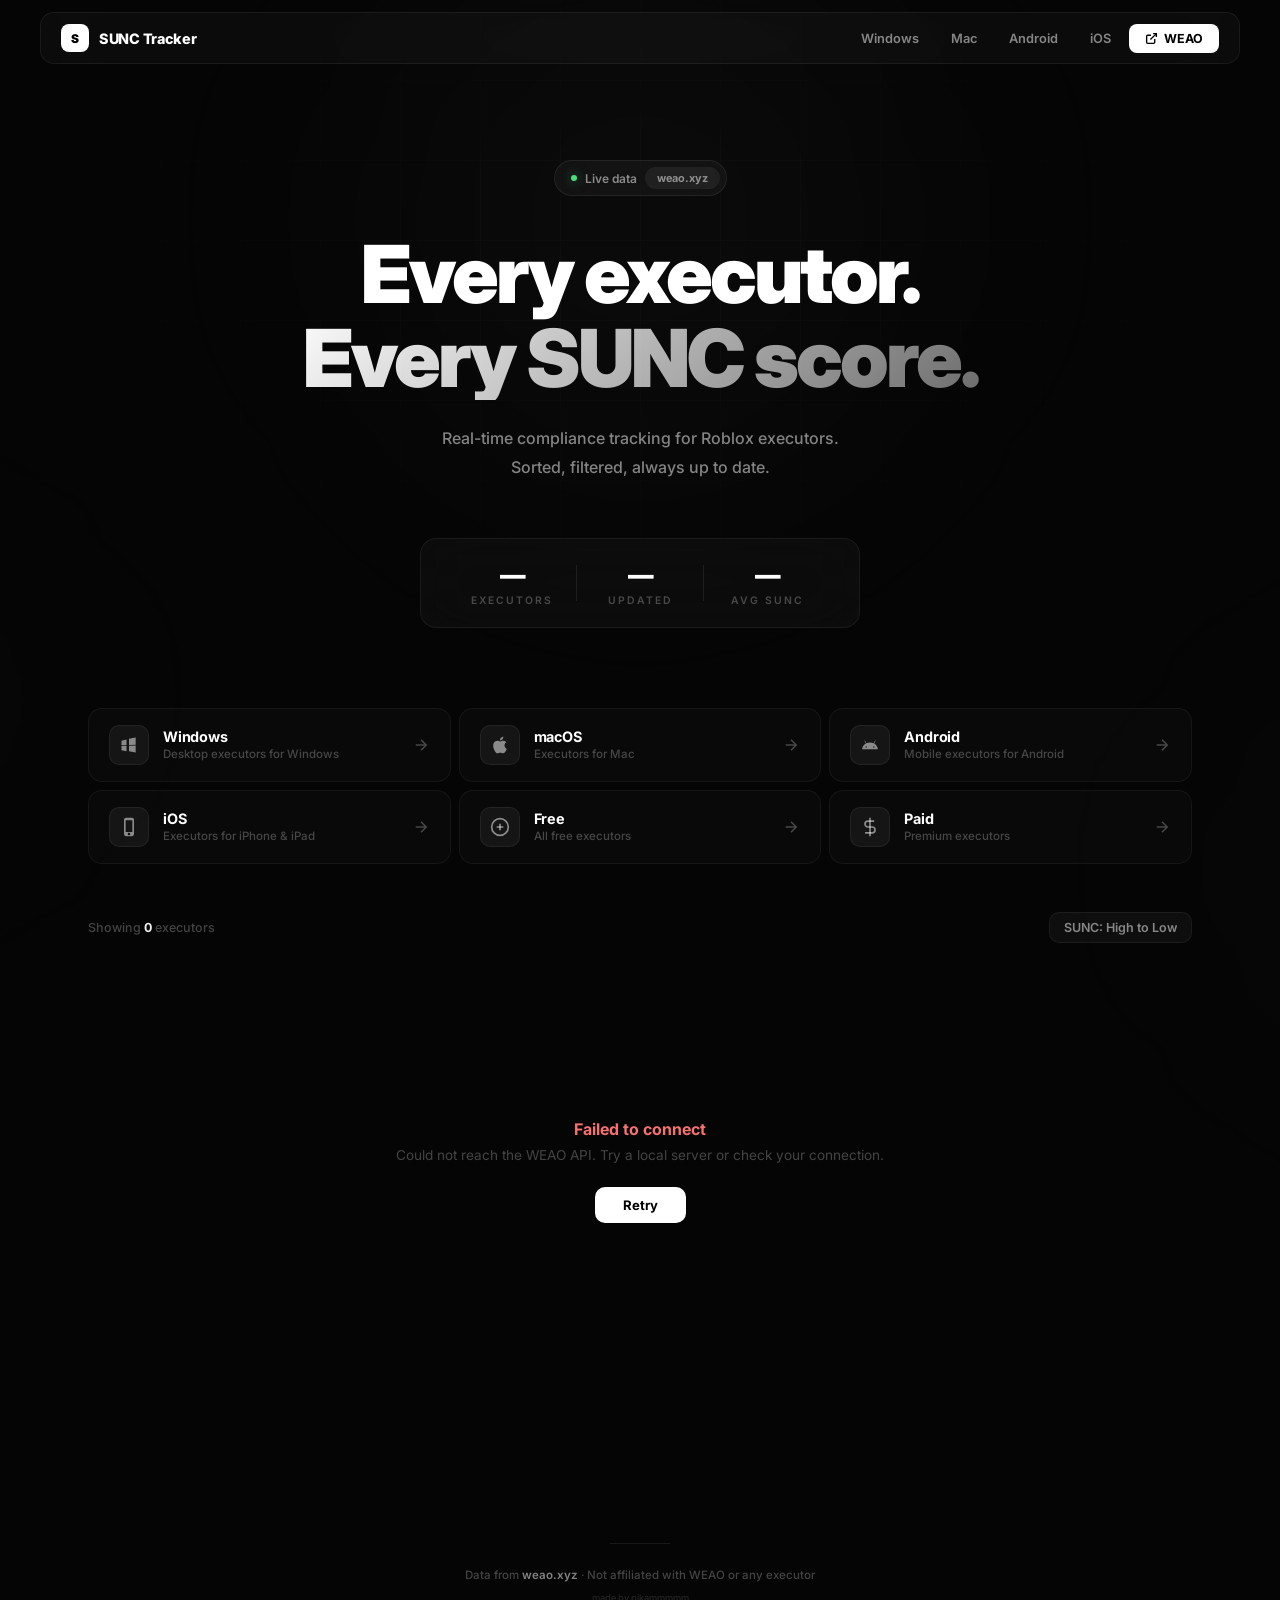
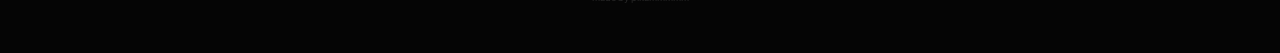
==== index.html @ 2e7bbe27 "Initial commit" ====
<!DOCTYPE html>
<html lang="en">
<head>
    <meta charset="UTF-8">
    <meta name="viewport" content="width=device-width, initial-scale=1.0">
    <title>SUNC Tracker | Roblox Executor Rankings</title>
    <link rel="icon" type="image/svg+xml" href="favicon.svg">
    <link rel="stylesheet" href="style.css">
</head>
<body>

<div class="bg-orb bg-orb-1"></div>
<div class="bg-orb bg-orb-2"></div>
<div class="bg-orb bg-orb-3"></div>
<div class="bg-grid"></div>

<nav>
    <div class="nav-inner">
        <div class="nav-brand">
            <a href="/executor-website/" class="nav-brand-link">
                <div class="nav-logo">S</div>
                <span>SUNC Tracker</span>
            </a>
        </div>
        <div class="nav-right">
            <a href="/executor-website/windows/" class="nav-link">Windows</a>
            <a href="/executor-website/mac/" class="nav-link">Mac</a>
            <a href="/executor-website/android/" class="nav-link">Android</a>
            <a href="/executor-website/ios/" class="nav-link">iOS</a>
            <a href="https://weao.xyz" target="_blank" class="nav-btn">
                <svg viewBox="0 0 24 24" fill="none" stroke="currentColor" stroke-width="2.5"><path d="M18 13v6a2 2 0 0 1-2 2H5a2 2 0 0 1-2-2V8a2 2 0 0 1 2-2h6"/><polyline points="15 3 21 3 21 9"/><line x1="10" y1="14" x2="21" y2="3"/></svg>
                WEAO
            </a>
        </div>
    </div>
</nav>

<section class="hero reveal">
    <div class="hero-badge">
        <span class="hero-badge-dot"></span>
        Live data
        <span class="hero-badge-source">weao.xyz</span>
    </div>
    <h1 class="hero-title">
        <span class="hero-line reveal-child" style="--d:0">Every executor.</span>
        <span class="hero-line hero-gradient reveal-child" style="--d:1">Every SUNC score.</span>
    </h1>
    <p class="hero-desc reveal-child" style="--d:2">Real-time compliance tracking for Roblox executors.<br>Sorted, filtered, always up to date.</p>
    <div class="stats reveal-child" style="--d:3">
        <div class="stat-item">
            <div class="stat-num" id="total-count">&mdash;</div>
            <div class="stat-label">Executors</div>
        </div>
        <div class="stat-divider"></div>
        <div class="stat-item">
            <div class="stat-num" id="updated-count">&mdash;</div>
            <div class="stat-label">Updated</div>
        </div>
        <div class="stat-divider"></div>
        <div class="stat-item">
            <div class="stat-num" id="avg-sunc">&mdash;</div>
            <div class="stat-label">Avg SUNC</div>
        </div>
    </div>
</section>

<div class="page-cards reveal">
    <a href="/executor-website/windows/" class="page-card">
        <div class="page-card-icon">
            <svg viewBox="0 0 24 24" fill="currentColor"><path d="M3 12V6.75L9 5.43V11.91L3 12M20 3v8.75l-8 .25V4.36L20 3M3 13l6-.08V19.56L3 18.25V13M12 12.92l8-.25V21l-8-1.36V12.92Z"/></svg>
        </div>
        <div class="page-card-info">
            <div class="page-card-title">Windows</div>
            <div class="page-card-desc">Desktop executors for Windows</div>
        </div>
        <svg class="page-card-arrow" viewBox="0 0 24 24" fill="none" stroke="currentColor" stroke-width="2"><path d="M5 12h14M12 5l7 7-7 7"/></svg>
    </a>
    <a href="/executor-website/mac/" class="page-card">
        <div class="page-card-icon">
            <svg viewBox="0 0 24 24" fill="currentColor"><path d="M18.71 19.5C17.88 20.74 17 21.95 15.66 21.97C14.32 22 13.89 21.18 12.37 21.18C10.84 21.18 10.37 21.95 9.1 22C7.79 22.05 6.8 20.68 5.96 19.47C4.25 17 2.94 12.45 4.7 9.39C5.57 7.87 7.13 6.91 8.82 6.88C10.1 6.86 11.32 7.75 12.11 7.75C12.89 7.75 14.37 6.68 15.92 6.84C16.57 6.87 18.39 7.1 19.56 8.82C19.47 8.88 17.39 10.1 17.41 12.63C17.44 15.65 20.06 16.66 20.09 16.67C20.06 16.74 19.67 18.11 18.71 19.5M13 3.5C13.73 2.67 14.94 2.04 15.94 2C16.07 3.17 15.6 4.35 14.9 5.19C14.21 6.04 13.07 6.7 11.95 6.61C11.8 5.46 12.36 4.26 13 3.5Z"/></svg>
        </div>
        <div class="page-card-info">
            <div class="page-card-title">macOS</div>
            <div class="page-card-desc">Executors for Mac</div>
        </div>
        <svg class="page-card-arrow" viewBox="0 0 24 24" fill="none" stroke="currentColor" stroke-width="2"><path d="M5 12h14M12 5l7 7-7 7"/></svg>
    </a>
    <a href="/executor-website/android/" class="page-card">
        <div class="page-card-icon">
            <svg viewBox="0 0 24 24" fill="currentColor"><path d="M16.61 15.15C16.15 15.15 15.77 14.78 15.77 14.32C15.77 13.86 16.15 13.5 16.61 13.5C17.07 13.5 17.45 13.86 17.45 14.32C17.45 14.78 17.07 15.15 16.61 15.15M7.41 15.15C6.95 15.15 6.57 14.78 6.57 14.32C6.57 13.86 6.95 13.5 7.41 13.5C7.87 13.5 8.24 13.86 8.24 14.32C8.24 14.78 7.87 15.15 7.41 15.15M16.91 10.14L18.58 7.26C18.67 7.09 18.61 6.88 18.45 6.79C18.28 6.69 18.07 6.76 17.97 6.93L16.29 9.83C14.95 9.22 13.5 8.88 12 8.88C10.5 8.88 9.05 9.22 7.71 9.83L6.03 6.93C5.93 6.76 5.72 6.69 5.55 6.79C5.39 6.88 5.32 7.09 5.42 7.26L7.09 10.14C4.47 11.55 2.75 14.12 2.5 17H21.5C21.25 14.12 19.53 11.55 16.91 10.14Z"/></svg>
        </div>
        <div class="page-card-info">
            <div class="page-card-title">Android</div>
            <div class="page-card-desc">Mobile executors for Android</div>
        </div>
        <svg class="page-card-arrow" viewBox="0 0 24 24" fill="none" stroke="currentColor" stroke-width="2"><path d="M5 12h14M12 5l7 7-7 7"/></svg>
    </a>
    <a href="/executor-website/ios/" class="page-card">
        <div class="page-card-icon">
            <svg viewBox="0 0 24 24" fill="currentColor"><path d="M15.5 1H8.5C7.12 1 6 2.12 6 3.5V20.5C6 21.88 7.12 23 8.5 23H15.5C16.88 23 18 21.88 18 20.5V3.5C18 2.12 16.88 1 15.5 1M12 22C11.17 22 10.5 21.33 10.5 20.5C10.5 19.67 11.17 19 12 19C12.83 19 13.5 19.67 13.5 20.5C13.5 21.33 12.83 22 12 22M16 18H8V4H16V18Z"/></svg>
        </div>
        <div class="page-card-info">
            <div class="page-card-title">iOS</div>
            <div class="page-card-desc">Executors for iPhone & iPad</div>
        </div>
        <svg class="page-card-arrow" viewBox="0 0 24 24" fill="none" stroke="currentColor" stroke-width="2"><path d="M5 12h14M12 5l7 7-7 7"/></svg>
    </a>
    <a href="/executor-website/free/" class="page-card">
        <div class="page-card-icon">
            <svg viewBox="0 0 24 24" fill="none" stroke="currentColor" stroke-width="2"><circle cx="12" cy="12" r="10"/><line x1="12" y1="8" x2="12" y2="16"/><line x1="8" y1="12" x2="16" y2="12"/></svg>
        </div>
        <div class="page-card-info">
            <div class="page-card-title">Free</div>
            <div class="page-card-desc">All free executors</div>
        </div>
        <svg class="page-card-arrow" viewBox="0 0 24 24" fill="none" stroke="currentColor" stroke-width="2"><path d="M5 12h14M12 5l7 7-7 7"/></svg>
    </a>
    <a href="/executor-website/paid/" class="page-card">
        <div class="page-card-icon">
            <svg viewBox="0 0 24 24" fill="none" stroke="currentColor" stroke-width="2"><line x1="12" y1="1" x2="12" y2="23"/><path d="M17 5H9.5a3.5 3.5 0 0 0 0 7h5a3.5 3.5 0 0 1 0 7H6"/></svg>
        </div>
        <div class="page-card-info">
            <div class="page-card-title">Paid</div>
            <div class="page-card-desc">Premium executors</div>
        </div>
        <svg class="page-card-arrow" viewBox="0 0 24 24" fill="none" stroke="currentColor" stroke-width="2"><path d="M5 12h14M12 5l7 7-7 7"/></svg>
    </a>
</div>

<div class="toolbar reveal" id="grid-section">
    <div class="toolbar-count">Showing <strong id="showing-count">0</strong> executors</div>
    <select class="toolbar-sort" id="sort-select">
        <option value="sunc-desc">SUNC: High to Low</option>
        <option value="sunc-asc">SUNC: Low to High</option>
        <option value="unc-desc">UNC: High to Low</option>
        <option value="name-asc">Name: A to Z</option>
        <option value="name-desc">Name: Z to A</option>
    </select>
</div>

<div id="executors">
    <div class="loading" id="loading">
        <div class="loader"></div>
        <div class="load-text">Loading executors...</div>
    </div>
    <div class="grid" id="grid"></div>
</div>

<footer class="reveal">
    <div class="footer-line"></div>
    <p>Data from <a href="https://weao.xyz" target="_blank">weao.xyz</a> &middot; Not affiliated with WEAO or any executor</p>
    <p class="made-by">made by pikammmmm</p>
</footer>

<script src="script.js"></script>

</body>
</html>
---- style.css ----
@import url('https://fonts.googleapis.com/css2?family=Inter:wght@400;500;600;700;800;900&display=swap');

/* === RESET === */
*, *::before, *::after {
    margin: 0;
    padding: 0;
    box-sizing: border-box;
}

:root {
    --bg: #050505;
    --glass: rgba(255, 255, 255, 0.03);
    --glass-hover: rgba(255, 255, 255, 0.055);
    --glass-strong: rgba(255, 255, 255, 0.06);
    --border: rgba(255, 255, 255, 0.07);
    --border-hover: rgba(255, 255, 255, 0.14);
    --text: #f0f0f0;
    --text-sub: rgba(255, 255, 255, 0.5);
    --text-dim: rgba(255, 255, 255, 0.25);
    --white: #ffffff;
    --accent: #ffffff;
    --green: #4ade80;
    --green-dim: rgba(74, 222, 128, 0.1);
    --yellow: #facc15;
    --yellow-dim: rgba(250, 204, 21, 0.1);
    --orange: #fb923c;
    --orange-dim: rgba(251, 146, 60, 0.1);
    --red: #f87171;
    --red-dim: rgba(248, 113, 113, 0.08);
    --radius: 16px;
    --radius-sm: 10px;
    --radius-xs: 6px;
    --ease: cubic-bezier(0.16, 1, 0.3, 1);
    --ease-out: cubic-bezier(0.22, 1, 0.36, 1);
}

html {
    scroll-behavior: smooth;
}

body {
    font-family: 'Inter', -apple-system, BlinkMacSystemFont, system-ui, sans-serif;
    background: var(--bg);
    color: var(--text);
    min-height: 100vh;
    overflow-x: hidden;
    -webkit-font-smoothing: antialiased;
    -moz-osx-font-smoothing: grayscale;
}

/* === ANIMATED BACKGROUND === */
.bg-orb {
    position: fixed;
    border-radius: 50%;
    pointer-events: none;
    z-index: 0;
    filter: blur(120px);
    will-change: transform;
    transition: transform 0.1s linear;
}

.bg-orb-1 {
    top: -20%;
    left: 50%;
    transform: translateX(-50%);
    width: 800px;
    height: 800px;
    background: radial-gradient(circle, rgba(255, 255, 255, 0.04) 0%, transparent 70%);
}

.bg-orb-2 {
    bottom: -30%;
    right: -10%;
    width: 600px;
    height: 600px;
    background: radial-gradient(circle, rgba(255, 255, 255, 0.025) 0%, transparent 70%);
}

.bg-orb-3 {
    top: 50%;
    left: -15%;
    width: 500px;
    height: 500px;
    background: radial-gradient(circle, rgba(255, 255, 255, 0.02) 0%, transparent 70%);
}

.bg-grid {
    position: fixed;
    inset: 0;
    background-image:
        linear-gradient(rgba(255, 255, 255, 0.015) 1px, transparent 1px),
        linear-gradient(90deg, rgba(255, 255, 255, 0.015) 1px, transparent 1px);
    background-size: 80px 80px;
    mask-image: radial-gradient(ellipse 80% 60% at 50% 30%, black 20%, transparent 70%);
    -webkit-mask-image: radial-gradient(ellipse 80% 60% at 50% 30%, black 20%, transparent 70%);
    pointer-events: none;
    z-index: 0;
}

/* === SCROLL REVEAL === */
.reveal {
    opacity: 0;
    transform: translateY(40px);
    transition: opacity 1s var(--ease-out), transform 1s var(--ease-out);
}

.reveal.visible {
    opacity: 1;
    transform: translateY(0);
}

.reveal-child {
    opacity: 0;
    transform: translateY(20px);
    transition: opacity 0.7s var(--ease-out), transform 0.7s var(--ease-out);
    transition-delay: calc(var(--d, 0) * 0.12s + 0.15s);
}

.reveal.visible .reveal-child {
    opacity: 1;
    transform: translateY(0);
}

/* === NAV === */
nav {
    position: fixed;
    top: 0;
    left: 0;
    right: 0;
    z-index: 1000;
    padding: 12px 20px;
    transition: all 0.5s var(--ease);
}

nav.scrolled {
    padding: 8px 20px;
}

.nav-inner {
    max-width: 1200px;
    margin: 0 auto;
    height: 52px;
    display: flex;
    align-items: center;
    justify-content: space-between;
    padding: 0 20px;
    background: rgba(255, 255, 255, 0.03);
    backdrop-filter: blur(40px) saturate(1.4);
    -webkit-backdrop-filter: blur(40px) saturate(1.4);
    border: 1px solid rgba(255, 255, 255, 0.06);
    border-radius: 14px;
    transition: all 0.5s var(--ease);
}

nav.scrolled .nav-inner {
    background: rgba(255, 255, 255, 0.05);
    border-color: rgba(255, 255, 255, 0.08);
    box-shadow: 0 8px 40px rgba(0, 0, 0, 0.4);
}

.nav-brand {
    display: flex;
    align-items: center;
    gap: 10px;
    font-weight: 800;
    font-size: 0.9rem;
    letter-spacing: -0.3px;
    color: var(--white);
}

.nav-logo {
    width: 28px;
    height: 28px;
    background: var(--white);
    border-radius: 8px;
    display: flex;
    align-items: center;
    justify-content: center;
    font-weight: 900;
    font-size: 0.75rem;
    color: #000;
    transition: transform 0.4s var(--ease);
}

.nav-logo:hover {
    transform: rotate(-8deg) scale(1.05);
}

.nav-brand-link {
    display: flex;
    align-items: center;
    gap: 10px;
    text-decoration: none;
    color: inherit;
}

.nav-right {
    display: flex;
    align-items: center;
    gap: 4px;
}

.nav-link {
    padding: 6px 14px;
    color: var(--text-sub);
    text-decoration: none;
    font-size: 0.8rem;
    font-weight: 600;
    border-radius: 8px;
    transition: all 0.3s var(--ease);
}

.nav-link:hover {
    color: var(--white);
    background: rgba(255, 255, 255, 0.05);
}

.nav-link.active-link {
    color: var(--white);
    background: rgba(255, 255, 255, 0.08);
}

.nav-btn {
    display: flex;
    align-items: center;
    gap: 6px;
    padding: 7px 16px;
    background: var(--white);
    color: #000;
    text-decoration: none;
    font-size: 0.78rem;
    font-weight: 700;
    border-radius: 8px;
    transition: all 0.4s var(--ease);
}

.nav-btn:hover {
    transform: translateY(-1px);
    box-shadow: 0 4px 20px rgba(255, 255, 255, 0.15);
}

.nav-btn svg {
    width: 13px;
    height: 13px;
}

/* === HERO === */
.hero {
    position: relative;
    z-index: 1;
    padding: 160px clamp(1.5rem, 4vw, 3rem) 80px;
    text-align: center;
    max-width: 820px;
    margin: 0 auto;
}

.hero-badge {
    display: inline-flex;
    align-items: center;
    gap: 8px;
    padding: 6px 6px 6px 16px;
    background: rgba(255, 255, 255, 0.04);
    border: 1px solid rgba(255, 255, 255, 0.07);
    border-radius: 100px;
    font-size: 0.75rem;
    font-weight: 600;
    color: var(--text-sub);
    margin-bottom: 36px;
    backdrop-filter: blur(20px);
    animation: badgeFloat 4s ease-in-out infinite;
}

@keyframes badgeFloat {
    0%, 100% { transform: translateY(0); }
    50% { transform: translateY(-4px); }
}

.hero-badge-dot {
    width: 6px;
    height: 6px;
    background: var(--green);
    border-radius: 50%;
    box-shadow: 0 0 12px rgba(74, 222, 128, 0.5);
    animation: pulse 2s ease-in-out infinite;
}

@keyframes pulse {
    0%, 100% { opacity: 1; transform: scale(1); }
    50% { opacity: 0.4; transform: scale(0.85); }
}

.hero-badge-source {
    padding: 4px 12px;
    background: rgba(255, 255, 255, 0.06);
    border-radius: 100px;
    font-size: 0.68rem;
    color: var(--text-sub);
    font-weight: 700;
}

.hero-title {
    display: flex;
    flex-direction: column;
    margin-bottom: 24px;
}

.hero-line {
    font-size: clamp(2.8rem, 7vw, 5rem);
    font-weight: 900;
    letter-spacing: -3px;
    line-height: 1.05;
    color: var(--white);
}

.hero-gradient {
    background: linear-gradient(135deg, rgba(255,255,255,1) 0%, rgba(255,255,255,0.4) 100%);
    -webkit-background-clip: text;
    -webkit-text-fill-color: transparent;
    background-clip: text;
}

.hero-desc {
    font-size: 1rem;
    color: var(--text-sub);
    max-width: 420px;
    margin: 0 auto 56px;
    line-height: 1.8;
    font-weight: 500;
}

/* === STATS === */
.stats {
    display: flex;
    align-items: center;
    justify-content: center;
    max-width: 440px;
    margin: 0 auto;
    padding: 20px 32px;
    background: rgba(255, 255, 255, 0.03);
    border: 1px solid rgba(255, 255, 255, 0.06);
    border-radius: 16px;
    backdrop-filter: blur(30px);
    gap: 0;
}

.stat-item {
    flex: 1;
    text-align: center;
}

.stat-divider {
    width: 1px;
    height: 36px;
    background: rgba(255, 255, 255, 0.08);
    margin: 0 4px;
}

.stat-num {
    font-size: 1.6rem;
    font-weight: 900;
    letter-spacing: -1.5px;
    color: var(--white);
    font-variant-numeric: tabular-nums;
}

.stat-label {
    font-size: 0.65rem;
    font-weight: 600;
    color: var(--text-dim);
    text-transform: uppercase;
    letter-spacing: 2px;
    margin-top: 4px;
}

/* === MOBILE NAV === */
.mobile-nav {
    display: none;
    justify-content: center;
    gap: 4px;
    padding: 0 1.25rem;
    margin-top: 80px;
    margin-bottom: -40px;
    position: relative;
    z-index: 1;
    flex-wrap: wrap;
}

.mobile-nav-item {
    padding: 6px 16px;
    font-size: 0.75rem;
    font-weight: 600;
    color: var(--text-dim);
    text-decoration: none;
    border: 1px solid rgba(255, 255, 255, 0.05);
    border-radius: 100px;
    transition: all 0.3s var(--ease);
}

.mobile-nav-item.active {
    color: #000;
    background: var(--white);
    border-color: var(--white);
}

@media (max-width: 768px) {
    .mobile-nav { display: flex; }
}

/* === PAGE CARDS === */
.page-cards {
    display: grid;
    grid-template-columns: repeat(auto-fill, minmax(280px, 1fr));
    gap: 8px;
    max-width: 1200px;
    margin: 0 auto 48px;
    padding: 0 clamp(1.5rem, 4vw, 3rem);
    position: relative;
    z-index: 1;
}

.page-card {
    display: flex;
    align-items: center;
    gap: 14px;
    padding: 16px 20px;
    background: rgba(255, 255, 255, 0.02);
    border: 1px solid rgba(255, 255, 255, 0.05);
    border-radius: 14px;
    text-decoration: none;
    color: var(--text);
    transition: all 0.4s var(--ease);
    cursor: pointer;
    position: relative;
    overflow: hidden;
}

.page-card::before {
    content: '';
    position: absolute;
    inset: 0;
    background: linear-gradient(135deg, rgba(255,255,255,0.03) 0%, transparent 60%);
    opacity: 0;
    transition: opacity 0.4s;
}

.page-card:hover::before {
    opacity: 1;
}

.page-card:hover {
    border-color: rgba(255, 255, 255, 0.12);
    background: rgba(255, 255, 255, 0.04);
    transform: translateY(-2px);
    box-shadow: 0 12px 40px rgba(0, 0, 0, 0.3);
}

.page-card-icon {
    width: 40px;
    height: 40px;
    border-radius: 10px;
    background: rgba(255, 255, 255, 0.05);
    border: 1px solid rgba(255, 255, 255, 0.06);
    display: flex;
    align-items: center;
    justify-content: center;
    flex-shrink: 0;
    transition: all 0.4s var(--ease);
}

.page-card:hover .page-card-icon {
    background: var(--white);
    border-color: var(--white);
}

.page-card-icon svg {
    width: 20px;
    height: 20px;
    color: var(--text-sub);
    transition: color 0.4s;
}

.page-card:hover .page-card-icon svg {
    color: #000;
}

.page-card-info {
    flex: 1;
    min-width: 0;
}

.page-card-title {
    font-size: 0.9rem;
    font-weight: 700;
    color: var(--white);
    letter-spacing: -0.2px;
}

.page-card-desc {
    font-size: 0.72rem;
    color: var(--text-dim);
    font-weight: 500;
    margin-top: 2px;
}

.page-card-arrow {
    width: 18px;
    height: 18px;
    color: var(--text-dim);
    flex-shrink: 0;
    transition: all 0.4s var(--ease);
}

.page-card:hover .page-card-arrow {
    color: var(--white);
    transform: translateX(4px);
}

/* === SECTION DIVIDER === */
.section-divider {
    display: flex;
    align-items: center;
    gap: 16px;
    max-width: 1200px;
    margin: 0 auto 28px;
    padding: 0 clamp(1.5rem, 4vw, 3rem);
    position: relative;
    z-index: 1;
}

.section-divider-line {
    flex: 1;
    height: 1px;
    background: rgba(255, 255, 255, 0.06);
}

.section-divider-text {
    font-size: 0.7rem;
    font-weight: 700;
    text-transform: uppercase;
    letter-spacing: 2px;
    color: var(--text-dim);
}

/* === CONTROLS === */
.controls {
    max-width: 1200px;
    margin: 0 auto 20px;
    padding: 0 clamp(1.5rem, 4vw, 3rem);
    display: flex;
    flex-direction: column;
    gap: 10px;
    position: relative;
    z-index: 1;
}

.filter-row {
    display: flex;
    justify-content: center;
    gap: 6px;
    flex-wrap: wrap;
}

.filter-chip {
    padding: 8px 22px;
    background: transparent;
    border: 1px solid rgba(255, 255, 255, 0.07);
    border-radius: 100px;
    color: var(--text-sub);
    font-size: 0.8rem;
    font-weight: 600;
    cursor: pointer;
    transition: all 0.4s var(--ease);
    font-family: inherit;
    position: relative;
    overflow: hidden;
}

.filter-chip::before {
    content: '';
    position: absolute;
    inset: 0;
    border-radius: inherit;
    background: rgba(255, 255, 255, 0.04);
    opacity: 0;
    transition: opacity 0.3s;
}

.filter-chip:hover::before {
    opacity: 1;
}

.filter-chip:hover {
    border-color: rgba(255, 255, 255, 0.12);
    color: var(--white);
}

.filter-chip.active {
    background: var(--white);
    border-color: var(--white);
    color: #000;
    font-weight: 700;
    box-shadow: 0 0 30px rgba(255, 255, 255, 0.08);
}

.filter-chip.active::before {
    display: none;
}

.sub-chip {
    padding: 5px 14px;
    background: transparent;
    border: 1px solid rgba(255, 255, 255, 0.05);
    border-radius: 100px;
    color: var(--text-dim);
    font-size: 0.72rem;
    font-weight: 600;
    cursor: pointer;
    transition: all 0.4s var(--ease);
    font-family: inherit;
}

.sub-chip:hover {
    color: var(--text-sub);
    border-color: rgba(255, 255, 255, 0.1);
}

.sub-chip.active {
    color: var(--white);
    border-color: rgba(255, 255, 255, 0.2);
    background: rgba(255, 255, 255, 0.06);
}

/* === TOOLBAR === */
.toolbar {
    max-width: 1200px;
    margin: 0 auto 16px;
    padding: 0 clamp(1.5rem, 4vw, 3rem);
    display: flex;
    justify-content: space-between;
    align-items: center;
    position: relative;
    z-index: 1;
}

.toolbar-count {
    font-size: 0.78rem;
    color: var(--text-dim);
    font-weight: 500;
}

.toolbar-count strong {
    color: var(--text);
    font-weight: 700;
}

.toolbar-sort {
    padding: 7px 14px;
    background: rgba(255, 255, 255, 0.04);
    border: 1px solid rgba(255, 255, 255, 0.06);
    border-radius: var(--radius-sm);
    color: var(--text-sub);
    font-size: 0.78rem;
    font-weight: 600;
    font-family: inherit;
    cursor: pointer;
    outline: none;
    transition: all 0.3s var(--ease);
    -webkit-appearance: none;
}

.toolbar-sort option {
    background: #111;
    color: var(--text);
}

.toolbar-sort:hover,
.toolbar-sort:focus {
    border-color: rgba(255, 255, 255, 0.12);
    background: rgba(255, 255, 255, 0.06);
}

/* === GRID === */
.grid {
    display: grid;
    grid-template-columns: repeat(auto-fill, minmax(340px, 1fr));
    gap: 10px;
    max-width: 1200px;
    margin: 0 auto;
    padding: 0 clamp(1.5rem, 4vw, 3rem) 120px;
    position: relative;
    z-index: 1;
}

/* === CARD === */
.card {
    position: relative;
    background: rgba(255, 255, 255, 0.02);
    border: 1px solid rgba(255, 255, 255, 0.05);
    border-radius: var(--radius);
    padding: 22px;
    cursor: default;
    backdrop-filter: blur(20px);
    -webkit-backdrop-filter: blur(20px);
    overflow: hidden;
    opacity: 0;
    transform: translateY(30px) scale(0.97);
    transition: opacity 0.7s var(--ease-out), transform 0.7s var(--ease-out),
                border-color 0.4s, background 0.4s, box-shadow 0.4s;
}

.card.in-view {
    opacity: 1;
    transform: translateY(0) scale(1);
}

.card-glow {
    position: absolute;
    top: -50%;
    left: -50%;
    width: 200%;
    height: 200%;
    background: radial-gradient(circle at 50% 50%, rgba(255, 255, 255, 0.02) 0%, transparent 50%);
    opacity: 0;
    transition: opacity 0.6s;
    pointer-events: none;
}

.card:hover .card-glow {
    opacity: 1;
}

.card:hover {
    border-color: rgba(255, 255, 255, 0.12);
    background: rgba(255, 255, 255, 0.04);
    box-shadow:
        0 20px 60px rgba(0, 0, 0, 0.5),
        0 0 0 1px rgba(255, 255, 255, 0.05),
        inset 0 1px 0 rgba(255, 255, 255, 0.04);
}

.card.in-view:hover {
    transform: translateY(-4px) scale(1.01);
}

/* Card Header */
.card-top {
    display: flex;
    align-items: center;
    gap: 14px;
    margin-bottom: 16px;
}

.card-avatar {
    width: 42px;
    height: 42px;
    border-radius: 10px;
    background: rgba(255, 255, 255, 0.05);
    border: 1px solid rgba(255, 255, 255, 0.06);
    display: flex;
    align-items: center;
    justify-content: center;
    font-weight: 800;
    font-size: 0.95rem;
    color: var(--white);
    overflow: hidden;
    flex-shrink: 0;
    transition: transform 0.4s var(--ease);
}

.card:hover .card-avatar {
    transform: scale(1.05);
}

.card-avatar img {
    width: 100%;
    height: 100%;
    object-fit: cover;
    border-radius: 10px;
}

.card-info {
    flex: 1;
    min-width: 0;
}

.card-name {
    font-size: 0.95rem;
    font-weight: 700;
    letter-spacing: -0.3px;
    white-space: nowrap;
    overflow: hidden;
    text-overflow: ellipsis;
    color: var(--white);
}

.card-tags {
    display: flex;
    align-items: center;
    gap: 4px;
    margin-top: 5px;
}

.tag {
    padding: 2px 8px;
    border-radius: 100px;
    font-size: 0.6rem;
    font-weight: 700;
    text-transform: uppercase;
    letter-spacing: 0.5px;
}

.tag-free {
    background: var(--green-dim);
    color: var(--green);
}

.tag-paid {
    background: rgba(255, 255, 255, 0.05);
    color: var(--text-sub);
}

.tag-platform {
    background: rgba(255, 255, 255, 0.04);
    color: var(--text-dim);
}

.tag-ext {
    background: var(--yellow-dim);
    color: var(--yellow);
}

/* Detected */
.card-detected {
    display: flex;
    align-items: center;
    gap: 6px;
    padding: 8px 12px;
    background: var(--red-dim);
    border: 1px solid rgba(248, 113, 113, 0.1);
    border-radius: var(--radius-xs);
    font-size: 0.7rem;
    color: var(--red);
    font-weight: 700;
    margin-bottom: 14px;
}

.card-detected svg {
    width: 13px;
    height: 13px;
    flex-shrink: 0;
    opacity: 0.7;
}

/* Score Boxes */
.card-scores {
    display: grid;
    grid-template-columns: 1fr 1fr;
    gap: 6px;
    margin-bottom: 16px;
}

.card-scores.single {
    grid-template-columns: 1fr;
}

.score-box {
    background: rgba(255, 255, 255, 0.02);
    border: 1px solid rgba(255, 255, 255, 0.04);
    border-radius: 12px;
    padding: 14px;
    text-align: center;
    position: relative;
    overflow: hidden;
}

.score-label {
    font-size: 0.58rem;
    font-weight: 700;
    text-transform: uppercase;
    letter-spacing: 2px;
    color: var(--text-dim);
    margin-bottom: 6px;
}

.score-num {
    font-size: 1.6rem;
    font-weight: 900;
    letter-spacing: -1.5px;
    font-variant-numeric: tabular-nums;
}

.score-bar {
    height: 2px;
    background: rgba(255, 255, 255, 0.04);
    border-radius: 100px;
    margin-top: 10px;
    overflow: hidden;
}

.score-bar-fill {
    height: 100%;
    border-radius: 100px;
    width: 0;
    transition: width 1.5s var(--ease-out) 0.3s;
}

.card.in-view .score-bar-fill {
    width: var(--w);
}

/* Score Colors */
.c-green { color: var(--green); }
.c-yellow { color: var(--yellow); }
.c-orange { color: var(--orange); }
.c-red { color: var(--red); }
.b-green { background: var(--green); box-shadow: 0 0 12px rgba(74, 222, 128, 0.3); }
.b-yellow { background: var(--yellow); box-shadow: 0 0 12px rgba(250, 204, 21, 0.2); }
.b-orange { background: var(--orange); box-shadow: 0 0 12px rgba(251, 146, 60, 0.2); }
.b-red { background: var(--red); box-shadow: 0 0 12px rgba(248, 113, 113, 0.2); }

/* Features */
.card-features {
    display: flex;
    flex-wrap: wrap;
    gap: 4px;
    margin-bottom: 14px;
}

.feat {
    padding: 3px 10px;
    background: rgba(255, 255, 255, 0.03);
    border: 1px solid rgba(255, 255, 255, 0.04);
    border-radius: 100px;
    font-size: 0.65rem;
    font-weight: 600;
    color: var(--text-dim);
    transition: all 0.3s;
}

.card:hover .feat {
    border-color: rgba(255, 255, 255, 0.07);
    color: var(--text-sub);
}

/* Status */
.card-status {
    display: flex;
    align-items: center;
    gap: 7px;
}

.status-led {
    width: 5px;
    height: 5px;
    border-radius: 50%;
    flex-shrink: 0;
}

.status-led.on {
    background: var(--green);
    box-shadow: 0 0 8px rgba(74, 222, 128, 0.5);
    animation: ledPulse 2.5s ease-in-out infinite;
}

.status-led.off {
    background: var(--red);
    opacity: 0.5;
}

@keyframes ledPulse {
    0%, 100% { opacity: 1; }
    50% { opacity: 0.3; }
}

.status-txt {
    font-size: 0.7rem;
    color: var(--text-dim);
    font-weight: 500;
}

/* Card Actions */
.card-actions {
    display: flex;
    gap: 6px;
    margin-top: 14px;
    padding-top: 14px;
    border-top: 1px solid rgba(255, 255, 255, 0.04);
}

.card-btn {
    flex: 1;
    padding: 8px;
    text-align: center;
    background: rgba(255, 255, 255, 0.03);
    border: 1px solid rgba(255, 255, 255, 0.05);
    border-radius: var(--radius-xs);
    color: var(--text-sub);
    text-decoration: none;
    font-size: 0.72rem;
    font-weight: 700;
    transition: all 0.4s var(--ease);
}

.card-btn:hover {
    background: var(--white);
    border-color: var(--white);
    color: #000;
    box-shadow: 0 4px 20px rgba(255, 255, 255, 0.1);
}

/* === LOADING === */
.loading {
    display: flex;
    flex-direction: column;
    align-items: center;
    justify-content: center;
    padding: 100px 2rem;
    gap: 20px;
}

.loader {
    width: 28px;
    height: 28px;
    border: 2px solid rgba(255, 255, 255, 0.06);
    border-top-color: var(--white);
    border-radius: 50%;
    animation: spin 0.7s linear infinite;
}

@keyframes spin {
    to { transform: rotate(360deg); }
}

.load-text {
    font-size: 0.82rem;
    color: var(--text-dim);
    font-weight: 600;
    letter-spacing: -0.2px;
}

/* === ERROR === */
.error-box {
    text-align: center;
    padding: 60px 2rem;
}

.error-box h3 {
    font-size: 1rem;
    margin-bottom: 8px;
    color: var(--red);
    font-weight: 700;
}

.error-box p {
    color: var(--text-dim);
    font-size: 0.85rem;
    margin-bottom: 24px;
}

.retry-btn {
    padding: 10px 28px;
    background: var(--white);
    border: none;
    border-radius: var(--radius-sm);
    color: #000;
    font-weight: 700;
    font-size: 0.82rem;
    cursor: pointer;
    font-family: inherit;
    transition: all 0.4s var(--ease);
}

.retry-btn:hover {
    box-shadow: 0 4px 28px rgba(255, 255, 255, 0.15);
    transform: translateY(-2px);
}

/* === FOOTER === */
footer {
    text-align: center;
    padding: 40px 2rem 50px;
    position: relative;
    z-index: 1;
}

.footer-line {
    width: 60px;
    height: 1px;
    background: rgba(255, 255, 255, 0.08);
    margin: 0 auto 24px;
}

footer p {
    font-size: 0.72rem;
    color: var(--text-dim);
    font-weight: 500;
}

footer a {
    color: var(--text-sub);
    text-decoration: none;
    font-weight: 600;
    transition: color 0.3s;
}

footer a:hover {
    color: var(--white);
}

.made-by {
    font-size: 0.58rem;
    color: rgba(255, 255, 255, 0.12);
    margin-top: 10px;
    font-weight: 500;
}

/* === RESPONSIVE === */
@media (max-width: 768px) {
    nav { padding: 8px 12px; }
    .nav-inner { height: 48px; padding: 0 14px; border-radius: 12px; }
    .hero { padding: 130px 1.25rem 50px; }
    .hero-line { letter-spacing: -2px; }
    .stats { flex-direction: column; border-radius: 14px; padding: 16px 20px; gap: 0; }
    .stat-divider { width: 100%; height: 1px; margin: 8px 0; }
    .stat-item { padding: 8px 0; }
    .grid { grid-template-columns: 1fr; padding: 0 1.25rem 80px; }
    .toolbar { padding: 0 1.25rem; flex-direction: column; gap: 10px; align-items: flex-start; }
    .nav-link { display: none; }
    .page-cards { grid-template-columns: 1fr; padding: 0 1.25rem; }
    .section-divider { padding: 0 1.25rem; }
}

@media (max-width: 420px) {
    .hero-line { font-size: 2.2rem; letter-spacing: -1.5px; }
    .card { padding: 18px; }
    .page-card { padding: 14px 16px; }
}

/* === SCROLLBAR === */
::-webkit-scrollbar { width: 4px; }
::-webkit-scrollbar-track { background: transparent; }
::-webkit-scrollbar-thumb { background: rgba(255, 255, 255, 0.06); border-radius: 100px; }
::-webkit-scrollbar-thumb:hover { background: rgba(255, 255, 255, 0.12); }

::selection {
    background: rgba(255, 255, 255, 0.15);
    color: #fff;
}
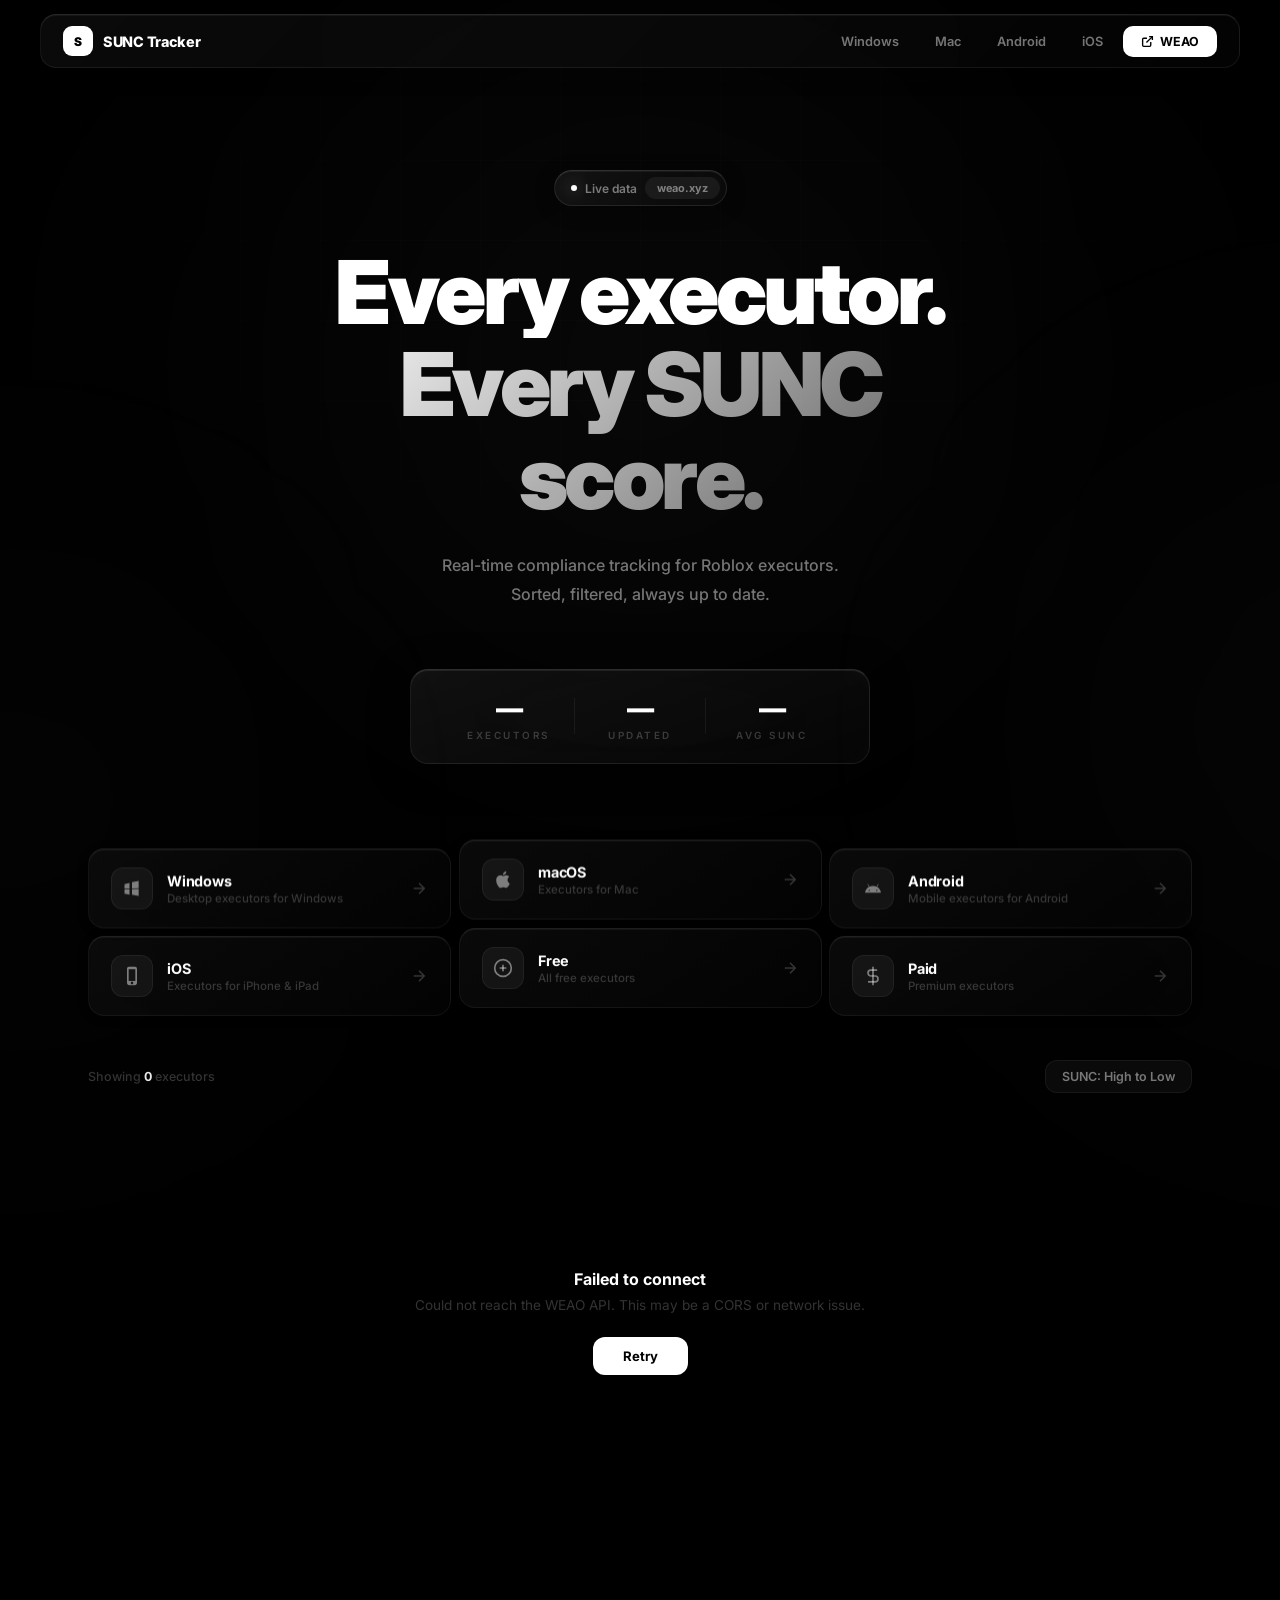
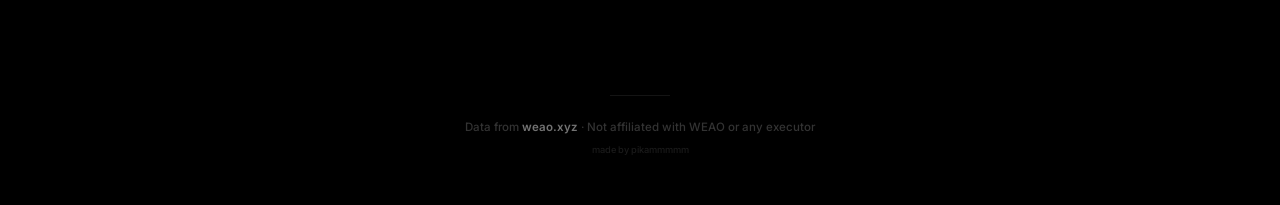
==== commit def24be3: "Add ?v=3 cache-buster so browsers fetch the updated script.js Without a version query string, browse" ====
--- a/index.html
+++ b/index.html
@@ -152,7 +152,7 @@
     <p class="made-by">made by pikammmmm</p>
 </footer>
 
-<script src="script.js"></script>
+<script src="script.js?v=3"></script>
 
 </body>
 </html>
--- a/style.css
+++ b/style.css
@@ -8,30 +8,31 @@
 }
 
 :root {
-    --bg: #050505;
-    --glass: rgba(255, 255, 255, 0.03);
-    --glass-hover: rgba(255, 255, 255, 0.055);
-    --glass-strong: rgba(255, 255, 255, 0.06);
-    --border: rgba(255, 255, 255, 0.07);
-    --border-hover: rgba(255, 255, 255, 0.14);
-    --text: #f0f0f0;
-    --text-sub: rgba(255, 255, 255, 0.5);
-    --text-dim: rgba(255, 255, 255, 0.25);
+    --bg: #000000;
+    --glass: rgba(255, 255, 255, 0.04);
+    --glass-hover: rgba(255, 255, 255, 0.07);
+    --glass-strong: rgba(255, 255, 255, 0.08);
+    --border: rgba(255, 255, 255, 0.08);
+    --border-hover: rgba(255, 255, 255, 0.18);
+    --text: #e8e8e8;
+    --text-sub: rgba(255, 255, 255, 0.45);
+    --text-dim: rgba(255, 255, 255, 0.2);
     --white: #ffffff;
     --accent: #ffffff;
-    --green: #4ade80;
-    --green-dim: rgba(74, 222, 128, 0.1);
-    --yellow: #facc15;
-    --yellow-dim: rgba(250, 204, 21, 0.1);
-    --orange: #fb923c;
-    --orange-dim: rgba(251, 146, 60, 0.1);
-    --red: #f87171;
-    --red-dim: rgba(248, 113, 113, 0.08);
-    --radius: 16px;
-    --radius-sm: 10px;
-    --radius-xs: 6px;
+    --green: #a0a0a0;
+    --green-dim: rgba(255, 255, 255, 0.05);
+    --yellow: #b0b0b0;
+    --yellow-dim: rgba(255, 255, 255, 0.04);
+    --orange: #909090;
+    --orange-dim: rgba(255, 255, 255, 0.04);
+    --red: #707070;
+    --red-dim: rgba(255, 255, 255, 0.03);
+    --radius: 20px;
+    --radius-sm: 12px;
+    --radius-xs: 8px;
     --ease: cubic-bezier(0.16, 1, 0.3, 1);
     --ease-out: cubic-bezier(0.22, 1, 0.36, 1);
+    --ease-spring: cubic-bezier(0.34, 1.56, 0.64, 1);
 }
 
 html {
@@ -54,54 +55,69 @@
     border-radius: 50%;
     pointer-events: none;
     z-index: 0;
-    filter: blur(120px);
+    filter: blur(150px);
     will-change: transform;
     transition: transform 0.1s linear;
+    animation: orbFloat 20s ease-in-out infinite;
+}
+
+@keyframes orbFloat {
+    0%, 100% { opacity: 0.6; }
+    50% { opacity: 1; }
 }
 
 .bg-orb-1 {
-    top: -20%;
+    top: -15%;
     left: 50%;
     transform: translateX(-50%);
+    width: 1000px;
+    height: 1000px;
+    background: radial-gradient(circle, rgba(255, 255, 255, 0.05) 0%, rgba(255, 255, 255, 0.02) 40%, transparent 70%);
+    animation-delay: 0s;
+}
+
+.bg-orb-2 {
+    bottom: -25%;
+    right: -5%;
     width: 800px;
     height: 800px;
-    background: radial-gradient(circle, rgba(255, 255, 255, 0.04) 0%, transparent 70%);
-}
-
-.bg-orb-2 {
-    bottom: -30%;
-    right: -10%;
-    width: 600px;
-    height: 600px;
-    background: radial-gradient(circle, rgba(255, 255, 255, 0.025) 0%, transparent 70%);
+    background: radial-gradient(circle, rgba(255, 255, 255, 0.04) 0%, rgba(255, 255, 255, 0.015) 40%, transparent 70%);
+    animation-delay: -7s;
 }
 
 .bg-orb-3 {
     top: 50%;
-    left: -15%;
-    width: 500px;
-    height: 500px;
-    background: radial-gradient(circle, rgba(255, 255, 255, 0.02) 0%, transparent 70%);
+    left: -10%;
+    width: 700px;
+    height: 700px;
+    background: radial-gradient(circle, rgba(255, 255, 255, 0.03) 0%, rgba(255, 255, 255, 0.01) 40%, transparent 70%);
+    animation-delay: -14s;
 }
 
 .bg-grid {
     position: fixed;
     inset: 0;
     background-image:
-        linear-gradient(rgba(255, 255, 255, 0.015) 1px, transparent 1px),
-        linear-gradient(90deg, rgba(255, 255, 255, 0.015) 1px, transparent 1px);
+        linear-gradient(rgba(255, 255, 255, 0.012) 1px, transparent 1px),
+        linear-gradient(90deg, rgba(255, 255, 255, 0.012) 1px, transparent 1px);
     background-size: 80px 80px;
     mask-image: radial-gradient(ellipse 80% 60% at 50% 30%, black 20%, transparent 70%);
     -webkit-mask-image: radial-gradient(ellipse 80% 60% at 50% 30%, black 20%, transparent 70%);
     pointer-events: none;
     z-index: 0;
+    animation: gridPulse 8s ease-in-out infinite;
+}
+
+@keyframes gridPulse {
+    0%, 100% { opacity: 1; }
+    50% { opacity: 0.5; }
 }
 
 /* === SCROLL REVEAL === */
 .reveal {
     opacity: 0;
-    transform: translateY(40px);
-    transition: opacity 1s var(--ease-out), transform 1s var(--ease-out);
+    transform: translateY(50px);
+    transition: opacity 1.2s var(--ease-out), transform 1.2s var(--ease-out);
 }
 
 .reveal.visible {
@@ -111,9 +127,9 @@
 
 .reveal-child {
     opacity: 0;
-    transform: translateY(20px);
-    transition: opacity 0.7s var(--ease-out), transform 0.7s var(--ease-out);
-    transition-delay: calc(var(--d, 0) * 0.12s + 0.15s);
+    transform: translateY(25px);
+    transition: opacity 0.8s var(--ease-out), transform 0.8s var(--ease-out);
+    transition-delay: calc(var(--d, 0) * 0.15s + 0.2s);
 }
 
 .reveal.visible .reveal-child {
@@ -128,8 +144,8 @@
     left: 0;
     right: 0;
     z-index: 1000;
-    padding: 12px 20px;
-    transition: all 0.5s var(--ease);
+    padding: 14px 20px;
+    transition: all 0.6s var(--ease);
 }
 
 nav.scrolled {
@@ -139,23 +155,32 @@
 .nav-inner {
     max-width: 1200px;
     margin: 0 auto;
-    height: 52px;
+    height: 54px;
     display: flex;
     align-items: center;
     justify-content: space-between;
-    padding: 0 20px;
-    background: rgba(255, 255, 255, 0.03);
-    backdrop-filter: blur(40px) saturate(1.4);
-    -webkit-backdrop-filter: blur(40px) saturate(1.4);
-    border: 1px solid rgba(255, 255, 255, 0.06);
-    border-radius: 14px;
-    transition: all 0.5s var(--ease);
+    padding: 0 22px;
+    background: linear-gradient(135deg, rgba(255, 255, 255, 0.04) 0%, rgba(255, 255, 255, 0.01) 100%);
+    backdrop-filter: blur(80px) saturate(1.8) brightness(1.1);
+    -webkit-backdrop-filter: blur(80px) saturate(1.8) brightness(1.1);
+    border: 1px solid rgba(255, 255, 255, 0.07);
+    border-top-color: rgba(255, 255, 255, 0.12);
+    border-radius: 16px;
+    transition: all 0.6s var(--ease);
+    box-shadow:
+        0 4px 24px rgba(0, 0, 0, 0.2),
+        inset 0 1px 0 rgba(255, 255, 255, 0.05);
 }
 
 nav.scrolled .nav-inner {
-    background: rgba(255, 255, 255, 0.05);
-    border-color: rgba(255, 255, 255, 0.08);
-    box-shadow: 0 8px 40px rgba(0, 0, 0, 0.4);
+    background: linear-gradient(135deg, rgba(255, 255, 255, 0.07) 0%, rgba(255, 255, 255, 0.02) 100%);
+    border-color: rgba(255, 255, 255, 0.12);
+    border-top-color: rgba(255, 255, 255, 0.18);
+    box-shadow:
+        0 8px 40px rgba(0, 0, 0, 0.6),
+        0 2px 8px rgba(0, 0, 0, 0.3),
+        inset 0 1px 0 rgba(255, 255, 255, 0.08),
+        inset 0 0 20px rgba(255, 255, 255, 0.02);
 }
 
 .nav-brand {
@@ -169,21 +194,21 @@
 }
 
 .nav-logo {
-    width: 28px;
-    height: 28px;
+    width: 30px;
+    height: 30px;
     background: var(--white);
-    border-radius: 8px;
+    border-radius: 9px;
     display: flex;
     align-items: center;
     justify-content: center;
     font-weight: 900;
     font-size: 0.75rem;
     color: #000;
-    transition: transform 0.4s var(--ease);
+    transition: transform 0.5s var(--ease-spring);
 }
 
 .nav-logo:hover {
-    transform: rotate(-8deg) scale(1.05);
+    transform: rotate(-12deg) scale(1.1);
 }
 
 .nav-brand-link {
@@ -201,18 +226,34 @@
 }
 
 .nav-link {
-    padding: 6px 14px;
+    padding: 7px 16px;
     color: var(--text-sub);
     text-decoration: none;
     font-size: 0.8rem;
     font-weight: 600;
-    border-radius: 8px;
-    transition: all 0.3s var(--ease);
+    border-radius: 10px;
+    transition: all 0.4s var(--ease);
+    position: relative;
+}
+
+.nav-link::after {
+    content: '';
+    position: absolute;
+    bottom: 2px;
+    left: 50%;
+    width: 0;
+    height: 1px;
+    background: var(--white);
+    transition: all 0.4s var(--ease);
+    transform: translateX(-50%);
 }
 
 .nav-link:hover {
     color: var(--white);
-    background: rgba(255, 255, 255, 0.05);
+}
+
+.nav-link:hover::after {
+    width: 50%;
 }
 
 .nav-link.active-link {
@@ -220,23 +261,27 @@
     background: rgba(255, 255, 255, 0.08);
 }
 
+.nav-link.active-link::after {
+    width: 50%;
+}
+
 .nav-btn {
     display: flex;
     align-items: center;
     gap: 6px;
-    padding: 7px 16px;
+    padding: 8px 18px;
     background: var(--white);
     color: #000;
     text-decoration: none;
     font-size: 0.78rem;
     font-weight: 700;
-    border-radius: 8px;
-    transition: all 0.4s var(--ease);
+    border-radius: 10px;
+    transition: all 0.5s var(--ease-spring);
 }
 
 .nav-btn:hover {
-    transform: translateY(-1px);
-    box-shadow: 0 4px 20px rgba(255, 255, 255, 0.15);
+    transform: translateY(-2px) scale(1.02);
+    box-shadow: 0 6px 30px rgba(255, 255, 255, 0.2);
 }
 
 .nav-btn svg {
@@ -248,7 +293,7 @@
 .hero {
     position: relative;
     z-index: 1;
-    padding: 160px clamp(1.5rem, 4vw, 3rem) 80px;
+    padding: 170px clamp(1.5rem, 4vw, 3rem) 80px;
     text-align: center;
     max-width: 820px;
     margin: 0 auto;
@@ -259,34 +304,39 @@
     align-items: center;
     gap: 8px;
     padding: 6px 6px 6px 16px;
-    background: rgba(255, 255, 255, 0.04);
-    border: 1px solid rgba(255, 255, 255, 0.07);
+    background: linear-gradient(135deg, rgba(255, 255, 255, 0.06) 0%, rgba(255, 255, 255, 0.02) 100%);
+    border: 1px solid rgba(255, 255, 255, 0.09);
+    border-top-color: rgba(255, 255, 255, 0.14);
     border-radius: 100px;
     font-size: 0.75rem;
     font-weight: 600;
     color: var(--text-sub);
-    margin-bottom: 36px;
-    backdrop-filter: blur(20px);
-    animation: badgeFloat 4s ease-in-out infinite;
+    margin-bottom: 40px;
+    backdrop-filter: blur(50px) saturate(1.5);
+    -webkit-backdrop-filter: blur(50px) saturate(1.5);
+    animation: badgeFloat 5s ease-in-out infinite;
+    box-shadow:
+        0 4px 20px rgba(0, 0, 0, 0.3),
+        inset 0 1px 0 rgba(255, 255, 255, 0.06);
 }
 
 @keyframes badgeFloat {
     0%, 100% { transform: translateY(0); }
-    50% { transform: translateY(-4px); }
+    50% { transform: translateY(-6px); }
 }
 
 .hero-badge-dot {
     width: 6px;
     height: 6px;
-    background: var(--green);
+    background: var(--white);
     border-radius: 50%;
-    box-shadow: 0 0 12px rgba(74, 222, 128, 0.5);
+    box-shadow: 0 0 16px rgba(255, 255, 255, 0.5);
     animation: pulse 2s ease-in-out infinite;
 }
 
 @keyframes pulse {
     0%, 100% { opacity: 1; transform: scale(1); }
-    50% { opacity: 0.4; transform: scale(0.85); }
+    50% { opacity: 0.3; transform: scale(0.8); }
 }
 
 .hero-badge-source {
@@ -301,19 +351,19 @@
 .hero-title {
     display: flex;
     flex-direction: column;
-    margin-bottom: 24px;
+    margin-bottom: 28px;
 }
 
 .hero-line {
-    font-size: clamp(2.8rem, 7vw, 5rem);
+    font-size: clamp(2.8rem, 7vw, 5.5rem);
     font-weight: 900;
-    letter-spacing: -3px;
+    letter-spacing: -3.5px;
     line-height: 1.05;
     color: var(--white);
 }
 
 .hero-gradient {
-    background: linear-gradient(135deg, rgba(255,255,255,1) 0%, rgba(255,255,255,0.4) 100%);
+    background: linear-gradient(135deg, rgba(255,255,255,1) 0%, rgba(255,255,255,0.3) 100%);
     -webkit-background-clip: text;
     -webkit-text-fill-color: transparent;
     background-clip: text;
@@ -323,7 +373,7 @@
     font-size: 1rem;
     color: var(--text-sub);
     max-width: 420px;
-    margin: 0 auto 56px;
+    margin: 0 auto 60px;
     line-height: 1.8;
     font-weight: 500;
 }
@@ -333,14 +383,21 @@
     display: flex;
     align-items: center;
     justify-content: center;
-    max-width: 440px;
+    max-width: 460px;
     margin: 0 auto;
-    padding: 20px 32px;
-    background: rgba(255, 255, 255, 0.03);
-    border: 1px solid rgba(255, 255, 255, 0.06);
-    border-radius: 16px;
-    backdrop-filter: blur(30px);
+    padding: 22px 36px;
+    background: linear-gradient(160deg, rgba(255, 255, 255, 0.06) 0%, rgba(255, 255, 255, 0.015) 100%);
+    border: 1px solid rgba(255, 255, 255, 0.08);
+    border-top-color: rgba(255, 255, 255, 0.14);
+    border-radius: 18px;
+    backdrop-filter: blur(60px) saturate(1.5);
+    -webkit-backdrop-filter: blur(60px) saturate(1.5);
     gap: 0;
+    box-shadow:
+        0 8px 40px rgba(0, 0, 0, 0.4),
+        0 2px 8px rgba(0, 0, 0, 0.2),
+        inset 0 1px 0 rgba(255, 255, 255, 0.08),
+        inset 0 0 30px rgba(255, 255, 255, 0.015);
 }
 
 .stat-item {
@@ -351,12 +408,12 @@
 .stat-divider {
     width: 1px;
     height: 36px;
-    background: rgba(255, 255, 255, 0.08);
+    background: rgba(255, 255, 255, 0.06);
     margin: 0 4px;
 }
 
 .stat-num {
-    font-size: 1.6rem;
+    font-size: 1.7rem;
     font-weight: 900;
     letter-spacing: -1.5px;
     color: var(--white);
@@ -364,11 +421,11 @@
 }
 
 .stat-label {
-    font-size: 0.65rem;
+    font-size: 0.62rem;
     font-weight: 600;
     color: var(--text-dim);
     text-transform: uppercase;
-    letter-spacing: 2px;
+    letter-spacing: 2.5px;
     margin-top: 4px;
 }
 
@@ -393,7 +450,8 @@
     text-decoration: none;
     border: 1px solid rgba(255, 255, 255, 0.05);
     border-radius: 100px;
-    transition: all 0.3s var(--ease);
+    transition: all 0.4s var(--ease);
+    backdrop-filter: blur(20px);
 }
 
 .mobile-nav-item.active {
@@ -422,25 +480,31 @@
     display: flex;
     align-items: center;
     gap: 14px;
-    padding: 16px 20px;
-    background: rgba(255, 255, 255, 0.02);
-    border: 1px solid rgba(255, 255, 255, 0.05);
-    border-radius: 14px;
+    padding: 18px 22px;
+    background: linear-gradient(145deg, rgba(255, 255, 255, 0.04) 0%, rgba(255, 255, 255, 0.01) 100%);
+    border: 1px solid rgba(255, 255, 255, 0.06);
+    border-top-color: rgba(255, 255, 255, 0.1);
+    border-radius: 16px;
     text-decoration: none;
     color: var(--text);
-    transition: all 0.4s var(--ease);
+    transition: all 0.5s var(--ease);
     cursor: pointer;
     position: relative;
     overflow: hidden;
+    backdrop-filter: blur(40px) saturate(1.4);
+    -webkit-backdrop-filter: blur(40px) saturate(1.4);
+    box-shadow:
+        0 2px 12px rgba(0, 0, 0, 0.2),
+        inset 0 1px 0 rgba(255, 255, 255, 0.05);
 }
 
 .page-card::before {
     content: '';
     position: absolute;
     inset: 0;
-    background: linear-gradient(135deg, rgba(255,255,255,0.03) 0%, transparent 60%);
+    background: linear-gradient(135deg, rgba(255,255,255,0.04) 0%, transparent 60%);
     opacity: 0;
-    transition: opacity 0.4s;
+    transition: opacity 0.5s;
 }
 
 .page-card:hover::before {
@@ -448,28 +512,35 @@
 }
 
 .page-card:hover {
-    border-color: rgba(255, 255, 255, 0.12);
-    background: rgba(255, 255, 255, 0.04);
-    transform: translateY(-2px);
-    box-shadow: 0 12px 40px rgba(0, 0, 0, 0.3);
+    border-color: rgba(255, 255, 255, 0.18);
+    border-top-color: rgba(255, 255, 255, 0.25);
+    background: linear-gradient(145deg, rgba(255, 255, 255, 0.08) 0%, rgba(255, 255, 255, 0.02) 100%);
+    transform: translateY(-3px) scale(1.01);
+    box-shadow:
+        0 20px 60px rgba(0, 0, 0, 0.5),
+        0 4px 16px rgba(0, 0, 0, 0.3),
+        inset 0 1px 0 rgba(255, 255, 255, 0.1),
+        inset 0 0 40px rgba(255, 255, 255, 0.02);
 }
 
 .page-card-icon {
-    width: 40px;
-    height: 40px;
-    border-radius: 10px;
+    width: 42px;
+    height: 42px;
+    border-radius: 12px;
     background: rgba(255, 255, 255, 0.05);
     border: 1px solid rgba(255, 255, 255, 0.06);
     display: flex;
     align-items: center;
     justify-content: center;
     flex-shrink: 0;
-    transition: all 0.4s var(--ease);
+    transition: all 0.5s var(--ease-spring);
 }
 
 .page-card:hover .page-card-icon {
     background: var(--white);
     border-color: var(--white);
+    transform: scale(1.05) rotate(-3deg);
+    box-shadow: 0 4px 20px rgba(255, 255, 255, 0.15);
 }
 
 .page-card-icon svg {
@@ -507,12 +578,12 @@
     height: 18px;
     color: var(--text-dim);
     flex-shrink: 0;
-    transition: all 0.4s var(--ease);
+    transition: all 0.5s var(--ease-spring);
 }
 
 .page-card:hover .page-card-arrow {
     color: var(--white);
-    transform: translateX(4px);
+    transform: translateX(6px);
 }
 
 /* === SECTION DIVIDER === */
@@ -573,6 +644,7 @@
     font-family: inherit;
     position: relative;
     overflow: hidden;
+    backdrop-filter: blur(10px);
 }
 
 .filter-chip::before {
@@ -599,7 +671,7 @@
     border-color: var(--white);
     color: #000;
     font-weight: 700;
-    box-shadow: 0 0 30px rgba(255, 255, 255, 0.08);
+    box-shadow: 0 0 40px rgba(255, 255, 255, 0.1);
 }
 
 .filter-chip.active::before {
@@ -654,7 +726,7 @@
 }
 
 .toolbar-sort {
-    padding: 7px 14px;
+    padding: 8px 16px;
     background: rgba(255, 255, 255, 0.04);
     border: 1px solid rgba(255, 255, 255, 0.06);
     border-radius: var(--radius-sm);
@@ -664,19 +736,21 @@
     font-family: inherit;
     cursor: pointer;
     outline: none;
-    transition: all 0.3s var(--ease);
+    transition: all 0.4s var(--ease);
     -webkit-appearance: none;
+    backdrop-filter: blur(20px);
 }
 
 .toolbar-sort option {
-    background: #111;
+    background: #0a0a0a;
     color: var(--text);
 }
 
 .toolbar-sort:hover,
 .toolbar-sort:focus {
-    border-color: rgba(255, 255, 255, 0.12);
-    background: rgba(255, 255, 255, 0.06);
+    border-color: rgba(255, 255, 255, 0.15);
+    background: rgba(255, 255, 255, 0.07);
+    box-shadow: 0 4px 20px rgba(0, 0, 0, 0.3);
 }
 
 /* === GRID === */
@@ -694,23 +768,49 @@
 /* === CARD === */
 .card {
     position: relative;
-    background: rgba(255, 255, 255, 0.02);
-    border: 1px solid rgba(255, 255, 255, 0.05);
+    background: linear-gradient(165deg, rgba(255, 255, 255, 0.05) 0%, rgba(255, 255, 255, 0.01) 50%, rgba(255, 255, 255, 0.02) 100%);
+    border: 1px solid rgba(255, 255, 255, 0.06);
+    border-top-color: rgba(255, 255, 255, 0.12);
+    border-left-color: rgba(255, 255, 255, 0.08);
     border-radius: var(--radius);
-    padding: 22px;
+    padding: 24px;
     cursor: default;
-    backdrop-filter: blur(20px);
-    -webkit-backdrop-filter: blur(20px);
+    backdrop-filter: blur(60px) saturate(1.6) brightness(1.05);
+    -webkit-backdrop-filter: blur(60px) saturate(1.6) brightness(1.05);
     overflow: hidden;
     opacity: 0;
-    transform: translateY(30px) scale(0.97);
-    transition: opacity 0.7s var(--ease-out), transform 0.7s var(--ease-out),
-                border-color 0.4s, background 0.4s, box-shadow 0.4s;
+    transform: translateY(40px) scale(0.95);
+    transition: opacity 0.8s var(--ease-out), transform 0.8s var(--ease-out),
+                border-color 0.5s, background 0.5s, box-shadow 0.5s;
+    box-shadow:
+        0 4px 24px rgba(0, 0, 0, 0.3),
+        0 1px 3px rgba(0, 0, 0, 0.2),
+        inset 0 1px 0 rgba(255, 255, 255, 0.06),
+        inset 0 0 20px rgba(255, 255, 255, 0.01);
 }
 
 .card.in-view {
     opacity: 1;
     transform: translateY(0) scale(1);
+}
+
+/* Glass refraction highlight */
+.card::before {
+    content: '';
+    position: absolute;
+    top: 0;
+    left: 0;
+    right: 0;
+    height: 1px;
+    background: linear-gradient(90deg, transparent 0%, rgba(255, 255, 255, 0.12) 30%, rgba(255, 255, 255, 0.06) 70%, transparent 100%);
+    z-index: 2;
+    pointer-events: none;
+    opacity: 0.7;
+    transition: opacity 0.5s;
+}
+
+.card:hover::before {
+    opacity: 1;
 }
 
 .card-glow {
@@ -719,10 +819,11 @@
     left: -50%;
     width: 200%;
     height: 200%;
-    background: radial-gradient(circle at 50% 50%, rgba(255, 255, 255, 0.02) 0%, transparent 50%);
+    background: radial-gradient(circle at 50% 50%, rgba(255, 255, 255, 0.04) 0%, transparent 50%);
     opacity: 0;
-    transition: opacity 0.6s;
+    transition: opacity 0.8s;
     pointer-events: none;
+    z-index: 1;
 }
 
 .card:hover .card-glow {
@@ -730,16 +831,20 @@
 }
 
 .card:hover {
-    border-color: rgba(255, 255, 255, 0.12);
-    background: rgba(255, 255, 255, 0.04);
+    border-color: rgba(255, 255, 255, 0.18);
+    border-top-color: rgba(255, 255, 255, 0.28);
+    background: linear-gradient(165deg, rgba(255, 255, 255, 0.08) 0%, rgba(255, 255, 255, 0.02) 50%, rgba(255, 255, 255, 0.03) 100%);
     box-shadow:
-        0 20px 60px rgba(0, 0, 0, 0.5),
-        0 0 0 1px rgba(255, 255, 255, 0.05),
-        inset 0 1px 0 rgba(255, 255, 255, 0.04);
+        0 30px 100px rgba(0, 0, 0, 0.7),
+        0 8px 32px rgba(0, 0, 0, 0.4),
+        0 0 0 1px rgba(255, 255, 255, 0.06),
+        inset 0 1px 0 rgba(255, 255, 255, 0.1),
+        inset 0 -1px 0 rgba(255, 255, 255, 0.03),
+        inset 0 0 40px rgba(255, 255, 255, 0.02);
 }
 
 .card.in-view:hover {
-    transform: translateY(-4px) scale(1.01);
+    transform: translateY(-6px) scale(1.015);
 }
 
 /* Card Header */
@@ -751,11 +856,12 @@
 }
 
 .card-avatar {
-    width: 42px;
-    height: 42px;
-    border-radius: 10px;
-    background: rgba(255, 255, 255, 0.05);
-    border: 1px solid rgba(255, 255, 255, 0.06);
+    width: 44px;
+    height: 44px;
+    border-radius: 12px;
+    background: linear-gradient(145deg, rgba(255, 255, 255, 0.1) 0%, rgba(255, 255, 255, 0.03) 100%);
+    border: 1px solid rgba(255, 255, 255, 0.1);
+    border-top-color: rgba(255, 255, 255, 0.16);
     display: flex;
     align-items: center;
     justify-content: center;
@@ -764,18 +870,26 @@
     color: var(--white);
     overflow: hidden;
     flex-shrink: 0;
-    transition: transform 0.4s var(--ease);
+    transition: all 0.5s var(--ease-spring);
+    box-shadow:
+        0 2px 10px rgba(0, 0, 0, 0.2),
+        inset 0 1px 0 rgba(255, 255, 255, 0.08);
 }
 
 .card:hover .card-avatar {
-    transform: scale(1.05);
+    transform: scale(1.08) rotate(-2deg);
+    border-color: rgba(255, 255, 255, 0.2);
+    border-top-color: rgba(255, 255, 255, 0.3);
+    box-shadow:
+        0 8px 24px rgba(0, 0, 0, 0.4),
+        inset 0 1px 0 rgba(255, 255, 255, 0.12);
 }
 
 .card-avatar img {
     width: 100%;
     height: 100%;
     object-fit: cover;
-    border-radius: 10px;
+    border-radius: 12px;
 }
 
 .card-info {
@@ -798,35 +912,90 @@
     align-items: center;
     gap: 4px;
     margin-top: 5px;
+    flex-wrap: wrap;
 }
 
 .tag {
-    padding: 2px 8px;
+    padding: 2px 9px;
     border-radius: 100px;
-    font-size: 0.6rem;
+    font-size: 0.58rem;
     font-weight: 700;
     text-transform: uppercase;
-    letter-spacing: 0.5px;
+    letter-spacing: 0.8px;
+    transition: all 0.3s var(--ease);
 }
 
 .tag-free {
-    background: var(--green-dim);
-    color: var(--green);
+    background: rgba(255, 255, 255, 0.08);
+    color: var(--white);
 }
 
 .tag-paid {
-    background: rgba(255, 255, 255, 0.05);
+    background: rgba(255, 255, 255, 0.04);
     color: var(--text-sub);
 }
 
 .tag-platform {
+    background: rgba(255, 255, 255, 0.03);
+    color: var(--text-dim);
+}
+
+.tag-ext {
+    background: rgba(255, 255, 255, 0.06);
+    color: var(--text-sub);
+}
+
+.tag-beta {
+    background: rgba(255, 255, 255, 0.06);
+    color: rgba(255, 255, 255, 0.6);
+}
+
+.tag-certified {
+    background: rgba(255, 255, 255, 0.1);
+    color: var(--white);
+    border: 1px solid rgba(255, 255, 255, 0.15);
+}
+
+.tag-issues {
     background: rgba(255, 255, 255, 0.04);
+    color: rgba(255, 255, 255, 0.4);
+}
+
+/* Owner */
+.card-owner {
+    font-size: 0.68rem;
     color: var(--text-dim);
-}
-
-.tag-ext {
-    background: var(--yellow-dim);
-    color: var(--yellow);
+    font-weight: 500;
+    margin-bottom: 12px;
+    transition: color 0.3s;
+}
+
+.card:hover .card-owner {
+    color: var(--text-sub);
+}
+
+/* Description */
+.card-desc {
+    font-size: 0.72rem;
+    color: var(--text-sub);
+    font-weight: 500;
+    line-height: 1.7;
+    margin-bottom: 14px;
+    padding: 12px 14px;
+    background: linear-gradient(150deg, rgba(255, 255, 255, 0.03) 0%, rgba(255, 255, 255, 0.008) 100%);
+    border: 1px solid rgba(255, 255, 255, 0.05);
+    border-top-color: rgba(255, 255, 255, 0.08);
+    border-radius: var(--radius-xs);
+    backdrop-filter: blur(15px);
+    -webkit-backdrop-filter: blur(15px);
+    transition: all 0.4s var(--ease);
+    box-shadow: inset 0 1px 0 rgba(255, 255, 255, 0.03);
+}
+
+.card:hover .card-desc {
+    background: linear-gradient(150deg, rgba(255, 255, 255, 0.06) 0%, rgba(255, 255, 255, 0.015) 100%);
+    border-color: rgba(255, 255, 255, 0.09);
+    border-top-color: rgba(255, 255, 255, 0.14);
 }
 
 /* Detected */
@@ -834,21 +1003,30 @@
     display: flex;
     align-items: center;
     gap: 6px;
-    padding: 8px 12px;
-    background: var(--red-dim);
-    border: 1px solid rgba(248, 113, 113, 0.1);
+    padding: 9px 13px;
+    background: linear-gradient(135deg, rgba(255, 255, 255, 0.04) 0%, rgba(255, 255, 255, 0.01) 100%);
+    border: 1px solid rgba(255, 255, 255, 0.07);
+    border-top-color: rgba(255, 255, 255, 0.1);
     border-radius: var(--radius-xs);
     font-size: 0.7rem;
-    color: var(--red);
+    color: rgba(255, 255, 255, 0.5);
     font-weight: 700;
     margin-bottom: 14px;
+    transition: all 0.4s var(--ease);
+    backdrop-filter: blur(10px);
+    box-shadow: inset 0 1px 0 rgba(255, 255, 255, 0.04);
+}
+
+.card:hover .card-detected {
+    background: linear-gradient(135deg, rgba(255, 255, 255, 0.07) 0%, rgba(255, 255, 255, 0.02) 100%);
+    border-color: rgba(255, 255, 255, 0.12);
 }
 
 .card-detected svg {
     width: 13px;
     height: 13px;
     flex-shrink: 0;
-    opacity: 0.7;
+    opacity: 0.5;
 }
 
 /* Score Boxes */
@@ -864,26 +1042,42 @@
 }
 
 .score-box {
-    background: rgba(255, 255, 255, 0.02);
-    border: 1px solid rgba(255, 255, 255, 0.04);
-    border-radius: 12px;
-    padding: 14px;
+    background: linear-gradient(160deg, rgba(255, 255, 255, 0.04) 0%, rgba(255, 255, 255, 0.01) 100%);
+    border: 1px solid rgba(255, 255, 255, 0.05);
+    border-top-color: rgba(255, 255, 255, 0.09);
+    border-radius: 14px;
+    padding: 16px;
     text-align: center;
     position: relative;
     overflow: hidden;
+    backdrop-filter: blur(20px);
+    -webkit-backdrop-filter: blur(20px);
+    transition: all 0.4s var(--ease);
+    box-shadow:
+        inset 0 1px 0 rgba(255, 255, 255, 0.04),
+        0 2px 8px rgba(0, 0, 0, 0.15);
+}
+
+.card:hover .score-box {
+    background: linear-gradient(160deg, rgba(255, 255, 255, 0.07) 0%, rgba(255, 255, 255, 0.02) 100%);
+    border-color: rgba(255, 255, 255, 0.1);
+    border-top-color: rgba(255, 255, 255, 0.16);
+    box-shadow:
+        inset 0 1px 0 rgba(255, 255, 255, 0.06),
+        0 4px 16px rgba(0, 0, 0, 0.2);
 }
 
 .score-label {
-    font-size: 0.58rem;
+    font-size: 0.55rem;
     font-weight: 700;
     text-transform: uppercase;
-    letter-spacing: 2px;
+    letter-spacing: 2.5px;
     color: var(--text-dim);
     margin-bottom: 6px;
 }
 
 .score-num {
-    font-size: 1.6rem;
+    font-size: 1.7rem;
     font-weight: 900;
     letter-spacing: -1.5px;
     font-variant-numeric: tabular-nums;
@@ -901,22 +1095,22 @@
     height: 100%;
     border-radius: 100px;
     width: 0;
-    transition: width 1.5s var(--ease-out) 0.3s;
+    transition: width 1.8s var(--ease-out) 0.3s;
 }
 
 .card.in-view .score-bar-fill {
     width: var(--w);
 }
 
-/* Score Colors */
-.c-green { color: var(--green); }
-.c-yellow { color: var(--yellow); }
-.c-orange { color: var(--orange); }
-.c-red { color: var(--red); }
-.b-green { background: var(--green); box-shadow: 0 0 12px rgba(74, 222, 128, 0.3); }
-.b-yellow { background: var(--yellow); box-shadow: 0 0 12px rgba(250, 204, 21, 0.2); }
-.b-orange { background: var(--orange); box-shadow: 0 0 12px rgba(251, 146, 60, 0.2); }
-.b-red { background: var(--red); box-shadow: 0 0 12px rgba(248, 113, 113, 0.2); }
+/* Score Colors - Black & White */
+.c-green { color: var(--white); }
+.c-yellow { color: rgba(255, 255, 255, 0.7); }
+.c-orange { color: rgba(255, 255, 255, 0.5); }
+.c-red { color: rgba(255, 255, 255, 0.3); }
+.b-green { background: var(--white); box-shadow: 0 0 16px rgba(255, 255, 255, 0.3); }
+.b-yellow { background: rgba(255, 255, 255, 0.7); box-shadow: 0 0 12px rgba(255, 255, 255, 0.15); }
+.b-orange { background: rgba(255, 255, 255, 0.5); box-shadow: 0 0 10px rgba(255, 255, 255, 0.1); }
+.b-red { background: rgba(255, 255, 255, 0.3); box-shadow: 0 0 8px rgba(255, 255, 255, 0.05); }
 
 /* Features */
 .card-features {
@@ -927,26 +1121,32 @@
 }
 
 .feat {
-    padding: 3px 10px;
-    background: rgba(255, 255, 255, 0.03);
-    border: 1px solid rgba(255, 255, 255, 0.04);
+    padding: 4px 11px;
+    background: linear-gradient(135deg, rgba(255, 255, 255, 0.04) 0%, rgba(255, 255, 255, 0.015) 100%);
+    border: 1px solid rgba(255, 255, 255, 0.05);
+    border-top-color: rgba(255, 255, 255, 0.08);
     border-radius: 100px;
-    font-size: 0.65rem;
+    font-size: 0.63rem;
     font-weight: 600;
     color: var(--text-dim);
-    transition: all 0.3s;
+    transition: all 0.4s var(--ease);
+    backdrop-filter: blur(10px);
+    -webkit-backdrop-filter: blur(10px);
+    box-shadow: inset 0 1px 0 rgba(255, 255, 255, 0.03);
 }
 
 .card:hover .feat {
-    border-color: rgba(255, 255, 255, 0.07);
+    border-color: rgba(255, 255, 255, 0.1);
+    border-top-color: rgba(255, 255, 255, 0.15);
     color: var(--text-sub);
+    background: linear-gradient(135deg, rgba(255, 255, 255, 0.07) 0%, rgba(255, 255, 255, 0.025) 100%);
 }
 
 /* Status */
 .card-status {
     display: flex;
     align-items: center;
-    gap: 7px;
+    gap: 8px;
 }
 
 .status-led {
@@ -954,28 +1154,33 @@
     height: 5px;
     border-radius: 50%;
     flex-shrink: 0;
+    transition: all 0.3s;
 }
 
 .status-led.on {
-    background: var(--green);
-    box-shadow: 0 0 8px rgba(74, 222, 128, 0.5);
-    animation: ledPulse 2.5s ease-in-out infinite;
+    background: var(--white);
+    box-shadow: 0 0 10px rgba(255, 255, 255, 0.5);
+    animation: ledPulse 3s ease-in-out infinite;
 }
 
 .status-led.off {
-    background: var(--red);
-    opacity: 0.5;
+    background: rgba(255, 255, 255, 0.2);
 }
 
 @keyframes ledPulse {
-    0%, 100% { opacity: 1; }
-    50% { opacity: 0.3; }
+    0%, 100% { opacity: 1; box-shadow: 0 0 10px rgba(255, 255, 255, 0.5); }
+    50% { opacity: 0.3; box-shadow: 0 0 4px rgba(255, 255, 255, 0.2); }
 }
 
 .status-txt {
     font-size: 0.7rem;
     color: var(--text-dim);
     font-weight: 500;
+    transition: color 0.3s;
+}
+
+.card:hover .status-txt {
+    color: var(--text-sub);
 }
 
 /* Card Actions */
@@ -989,23 +1194,41 @@
 
 .card-btn {
     flex: 1;
-    padding: 8px;
+    padding: 9px;
     text-align: center;
-    background: rgba(255, 255, 255, 0.03);
-    border: 1px solid rgba(255, 255, 255, 0.05);
+    background: linear-gradient(160deg, rgba(255, 255, 255, 0.05) 0%, rgba(255, 255, 255, 0.015) 100%);
+    border: 1px solid rgba(255, 255, 255, 0.07);
+    border-top-color: rgba(255, 255, 255, 0.11);
     border-radius: var(--radius-xs);
     color: var(--text-sub);
     text-decoration: none;
     font-size: 0.72rem;
     font-weight: 700;
-    transition: all 0.4s var(--ease);
+    transition: all 0.5s var(--ease-spring);
+    backdrop-filter: blur(15px);
+    -webkit-backdrop-filter: blur(15px);
+    box-shadow: inset 0 1px 0 rgba(255, 255, 255, 0.04);
 }
 
 .card-btn:hover {
     background: var(--white);
     border-color: var(--white);
     color: #000;
-    box-shadow: 0 4px 20px rgba(255, 255, 255, 0.1);
+    box-shadow: 0 6px 30px rgba(255, 255, 255, 0.15);
+    transform: translateY(-2px);
+}
+
+.card-btn-buy {
+    background: rgba(255, 255, 255, 0.06);
+    border-color: rgba(255, 255, 255, 0.1);
+    color: var(--white);
+}
+
+.card-btn-buy:hover {
+    background: var(--white);
+    border-color: var(--white);
+    color: #000;
+    box-shadow: 0 6px 30px rgba(255, 255, 255, 0.2);
 }
 
 /* === LOADING === */
@@ -1019,8 +1242,8 @@
 }
 
 .loader {
-    width: 28px;
-    height: 28px;
+    width: 30px;
+    height: 30px;
     border: 2px solid rgba(255, 255, 255, 0.06);
     border-top-color: var(--white);
     border-radius: 50%;
@@ -1036,6 +1259,12 @@
     color: var(--text-dim);
     font-weight: 600;
     letter-spacing: -0.2px;
+    animation: loadPulse 2s ease-in-out infinite;
+}
+
+@keyframes loadPulse {
+    0%, 100% { opacity: 1; }
+    50% { opacity: 0.4; }
 }
 
 /* === ERROR === */
@@ -1047,7 +1276,7 @@
 .error-box h3 {
     font-size: 1rem;
     margin-bottom: 8px;
-    color: var(--red);
+    color: var(--white);
     font-weight: 700;
 }
 
@@ -1058,7 +1287,7 @@
 }
 
 .retry-btn {
-    padding: 10px 28px;
+    padding: 11px 30px;
     background: var(--white);
     border: none;
     border-radius: var(--radius-sm);
@@ -1067,12 +1296,12 @@
     font-size: 0.82rem;
     cursor: pointer;
     font-family: inherit;
-    transition: all 0.4s var(--ease);
+    transition: all 0.5s var(--ease-spring);
 }
 
 .retry-btn:hover {
-    box-shadow: 0 4px 28px rgba(255, 255, 255, 0.15);
-    transform: translateY(-2px);
+    box-shadow: 0 6px 30px rgba(255, 255, 255, 0.2);
+    transform: translateY(-3px) scale(1.02);
 }
 
 /* === FOOTER === */
@@ -1100,16 +1329,32 @@
     color: var(--text-sub);
     text-decoration: none;
     font-weight: 600;
-    transition: color 0.3s;
+    transition: all 0.3s;
+    position: relative;
+}
+
+footer a::after {
+    content: '';
+    position: absolute;
+    bottom: -2px;
+    left: 0;
+    width: 0;
+    height: 1px;
+    background: var(--white);
+    transition: width 0.4s var(--ease);
 }
 
 footer a:hover {
     color: var(--white);
 }
 
+footer a:hover::after {
+    width: 100%;
+}
+
 .made-by {
     font-size: 0.58rem;
-    color: rgba(255, 255, 255, 0.12);
+    color: rgba(255, 255, 255, 0.1);
     margin-top: 10px;
     font-weight: 500;
 }
@@ -1117,10 +1362,10 @@
 /* === RESPONSIVE === */
 @media (max-width: 768px) {
     nav { padding: 8px 12px; }
-    .nav-inner { height: 48px; padding: 0 14px; border-radius: 12px; }
+    .nav-inner { height: 48px; padding: 0 14px; border-radius: 14px; }
     .hero { padding: 130px 1.25rem 50px; }
     .hero-line { letter-spacing: -2px; }
-    .stats { flex-direction: column; border-radius: 14px; padding: 16px 20px; gap: 0; }
+    .stats { flex-direction: column; border-radius: 16px; padding: 16px 20px; gap: 0; }
     .stat-divider { width: 100%; height: 1px; margin: 8px 0; }
     .stat-item { padding: 8px 0; }
     .grid { grid-template-columns: 1fr; padding: 0 1.25rem 80px; }
@@ -1132,17 +1377,225 @@
 
 @media (max-width: 420px) {
     .hero-line { font-size: 2.2rem; letter-spacing: -1.5px; }
-    .card { padding: 18px; }
-    .page-card { padding: 14px 16px; }
+    .card { padding: 20px; }
+    .page-card { padding: 16px 18px; }
 }
 
 /* === SCROLLBAR === */
-::-webkit-scrollbar { width: 4px; }
+::-webkit-scrollbar { width: 3px; }
 ::-webkit-scrollbar-track { background: transparent; }
 ::-webkit-scrollbar-thumb { background: rgba(255, 255, 255, 0.06); border-radius: 100px; }
-::-webkit-scrollbar-thumb:hover { background: rgba(255, 255, 255, 0.12); }
+::-webkit-scrollbar-thumb:hover { background: rgba(255, 255, 255, 0.15); }
 
 ::selection {
-    background: rgba(255, 255, 255, 0.15);
+    background: rgba(255, 255, 255, 0.2);
     color: #fff;
 }
+
+/* === CARD SCROLL DIRECTIONS === */
+.card.slide-up {
+    transform: translateY(50px) scale(0.95);
+}
+.card.slide-left {
+    transform: translateX(-40px) translateY(20px) scale(0.95);
+}
+.card.slide-right {
+    transform: translateX(40px) translateY(20px) scale(0.95);
+}
+.card.slide-scale {
+    transform: scale(0.85) translateY(20px);
+}
+
+.card.slide-up.in-view,
+.card.slide-left.in-view,
+.card.slide-right.in-view,
+.card.slide-scale.in-view {
+    opacity: 1;
+    transform: translateY(0) translateX(0) scale(1);
+}
+
+/* === HERO SHIMMER === */
+.hero-line {
+    position: relative;
+    overflow: hidden;
+}
+
+.hero-line::after {
+    content: '';
+    position: absolute;
+    top: 0;
+    left: -100%;
+    width: 60%;
+    height: 100%;
+    background: linear-gradient(90deg, transparent, rgba(255,255,255,0.08), transparent);
+    animation: shimmer 2.5s ease-in-out infinite;
+    animation-delay: inherit;
+}
+
+.hero-line.shimmer-done::after {
+    animation: shimmerOnce 3s ease-in-out forwards;
+}
+
+@keyframes shimmer {
+    0% { left: -100%; }
+    100% { left: 200%; }
+}
+
+@keyframes shimmerOnce {
+    0% { left: -100%; opacity: 1; }
+    70% { left: 200%; opacity: 1; }
+    100% { left: 200%; opacity: 0; }
+}
+
+/* === PAGE CARD 3D TILT === */
+.page-card {
+    transform-style: preserve-3d;
+    perspective: 800px;
+    will-change: transform;
+}
+
+.page-card:hover {
+    transform: perspective(800px) rotateX(var(--rx, 0deg)) rotateY(var(--ry, 0deg)) translateY(-3px) scale(1.01);
+}
+
+/* === STAGGERED FEATURE PILLS === */
+.card.in-view .feat {
+    animation: featPop 0.4s var(--ease-spring) backwards;
+}
+
+.card.in-view .feat:nth-child(1) { animation-delay: 0.1s; }
+.card.in-view .feat:nth-child(2) { animation-delay: 0.15s; }
+.card.in-view .feat:nth-child(3) { animation-delay: 0.2s; }
+.card.in-view .feat:nth-child(4) { animation-delay: 0.25s; }
+.card.in-view .feat:nth-child(5) { animation-delay: 0.3s; }
+.card.in-view .feat:nth-child(6) { animation-delay: 0.35s; }
+.card.in-view .feat:nth-child(7) { animation-delay: 0.4s; }
+
+@keyframes featPop {
+    from {
+        opacity: 0;
+        transform: scale(0.7) translateY(8px);
+    }
+    to {
+        opacity: 1;
+        transform: scale(1) translateY(0);
+    }
+}
+
+/* === STAGGERED TAGS === */
+.card.in-view .tag {
+    animation: tagSlide 0.35s var(--ease-out) backwards;
+}
+
+.card.in-view .tag:nth-child(1) { animation-delay: 0.05s; }
+.card.in-view .tag:nth-child(2) { animation-delay: 0.1s; }
+.card.in-view .tag:nth-child(3) { animation-delay: 0.15s; }
+.card.in-view .tag:nth-child(4) { animation-delay: 0.2s; }
+
+@keyframes tagSlide {
+    from {
+        opacity: 0;
+        transform: translateX(-10px);
+    }
+    to {
+        opacity: 1;
+        transform: translateX(0);
+    }
+}
+
+/* === SCORE NUMBER COUNT-IN === */
+.card.in-view .score-num {
+    animation: scoreReveal 0.6s var(--ease-out) backwards;
+    animation-delay: 0.2s;
+}
+
+@keyframes scoreReveal {
+    from {
+        opacity: 0;
+        transform: translateY(15px) scale(0.8);
+        filter: blur(4px);
+    }
+    to {
+        opacity: 1;
+        transform: translateY(0) scale(1);
+        filter: blur(0);
+    }
+}
+
+/* === BUTTON SHINE === */
+.card-btn {
+    position: relative;
+    overflow: hidden;
+}
+
+.card-btn::after {
+    content: '';
+    position: absolute;
+    top: 0;
+    left: -100%;
+    width: 50%;
+    height: 100%;
+    background: linear-gradient(90deg, transparent, rgba(255,255,255,0.06), transparent);
+    transition: left 0.6s var(--ease);
+}
+
+.card:hover .card-btn::after {
+    left: 200%;
+}
+
+/* === DETECTED SHAKE ON HOVER === */
+.card:hover .card-detected {
+    animation: detectShake 0.4s ease-in-out;
+}
+
+@keyframes detectShake {
+    0%, 100% { transform: translateX(0); }
+    20% { transform: translateX(-3px); }
+    40% { transform: translateX(3px); }
+    60% { transform: translateX(-2px); }
+    80% { transform: translateX(2px); }
+}
+
+/* === AVATAR FLOAT === */
+.card.in-view .card-avatar {
+    animation: avatarFloat 0.6s var(--ease-spring) backwards;
+    animation-delay: 0.05s;
+}
+
+@keyframes avatarFloat {
+    from {
+        opacity: 0;
+        transform: scale(0.5) rotate(-10deg);
+    }
+    to {
+        opacity: 1;
+        transform: scale(1) rotate(0deg);
+    }
+}
+
+/* === STATUS LED ENTRANCE === */
+.card.in-view .status-led {
+    animation: ledEntrance 0.5s var(--ease-spring) backwards;
+    animation-delay: 0.4s;
+}
+
+@keyframes ledEntrance {
+    from {
+        opacity: 0;
+        transform: scale(0);
+    }
+    to {
+        opacity: 1;
+        transform: scale(1);
+    }
+}
+
+/* === FOOTER LINE GROW === */
+.reveal.visible .footer-line {
+    animation: lineGrow 1s var(--ease-out) forwards;
+}
+
+@keyframes lineGrow {
+    from { width: 0; opacity: 0; }
+    to { width: 60px; opacity: 1; }
+}
